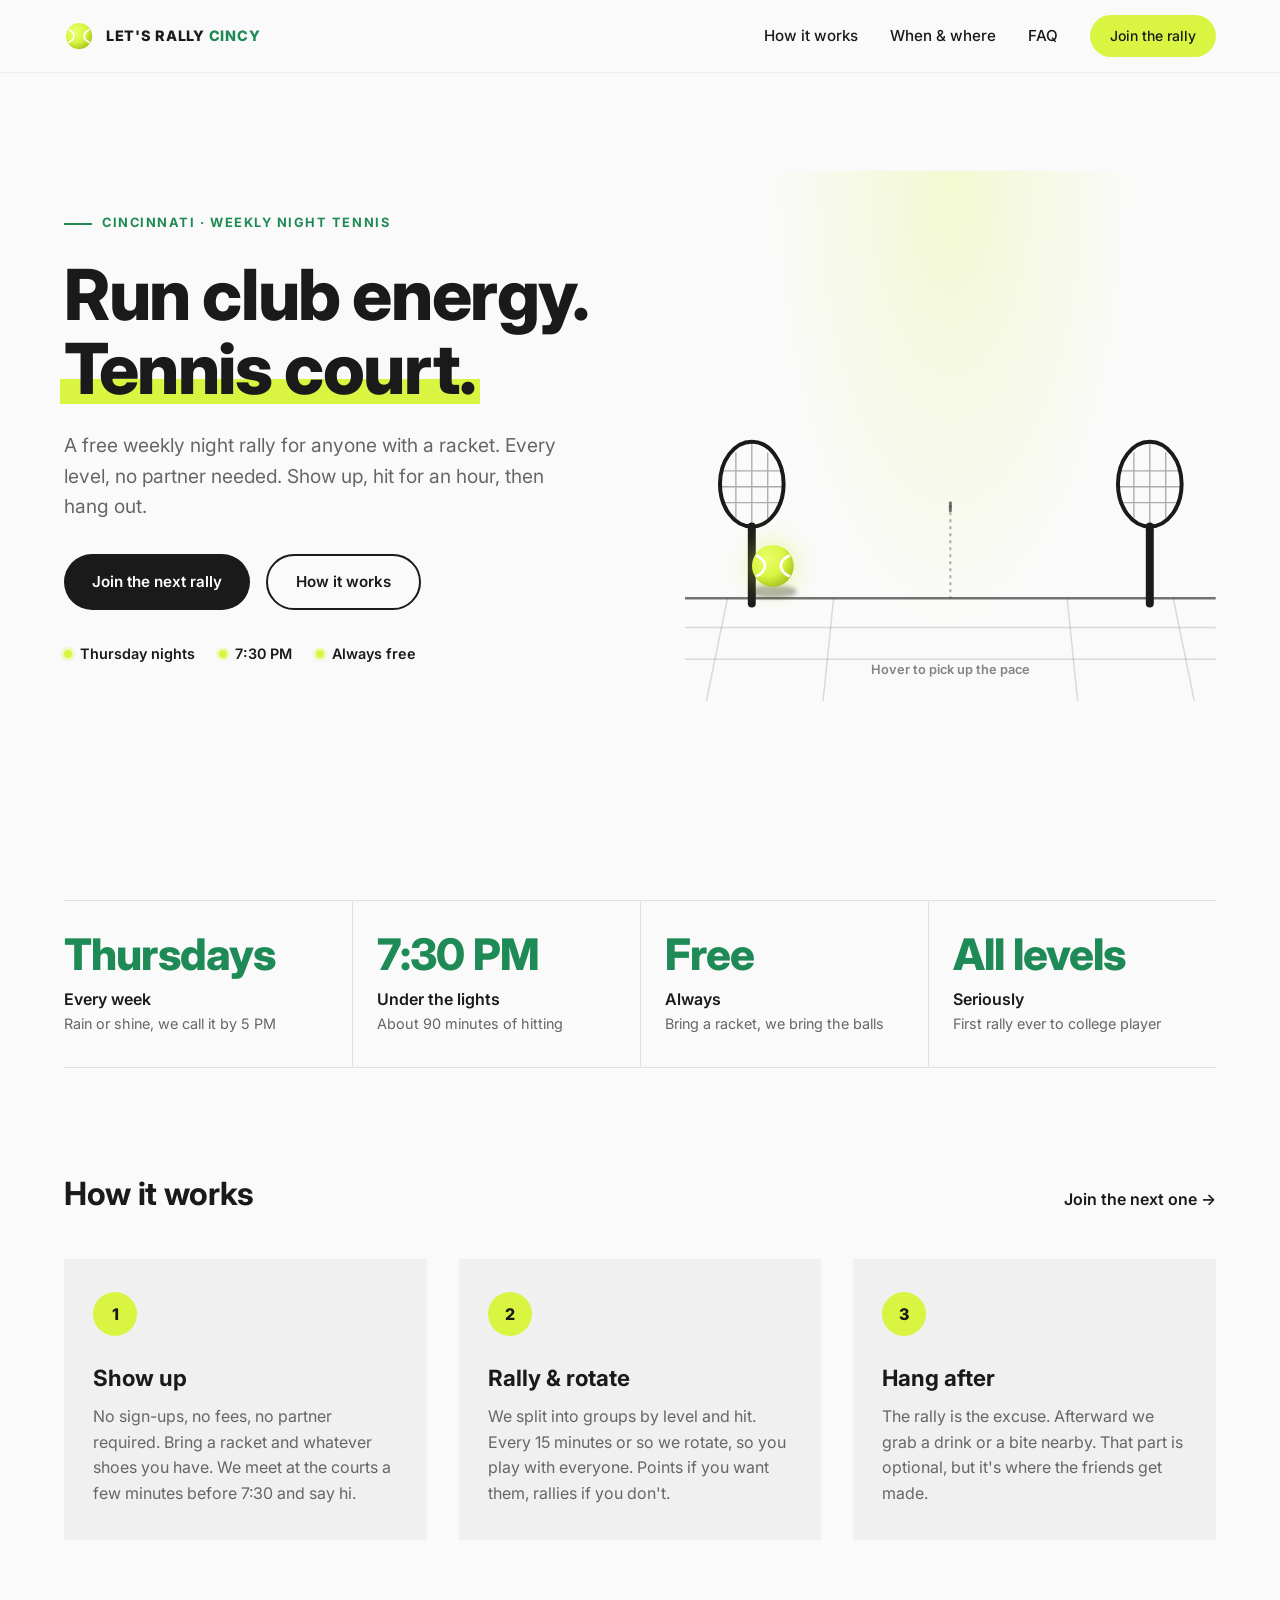
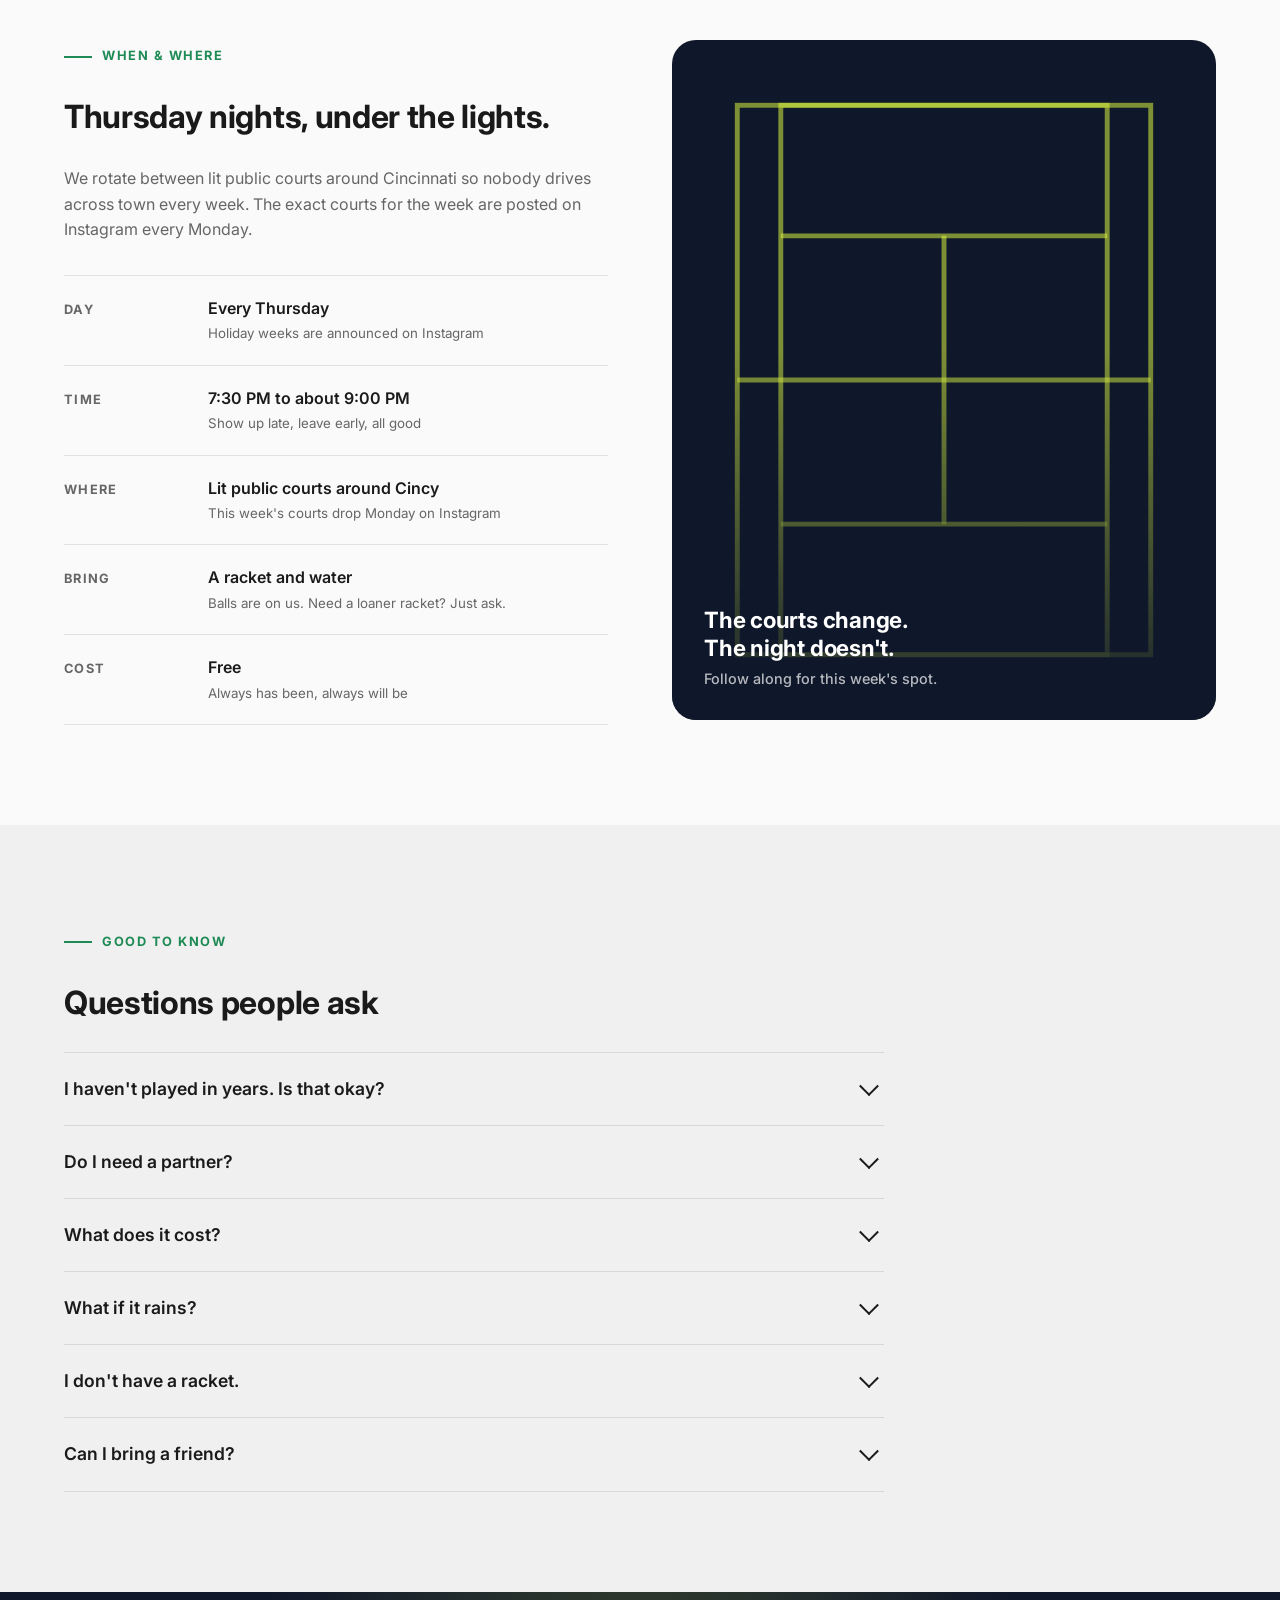
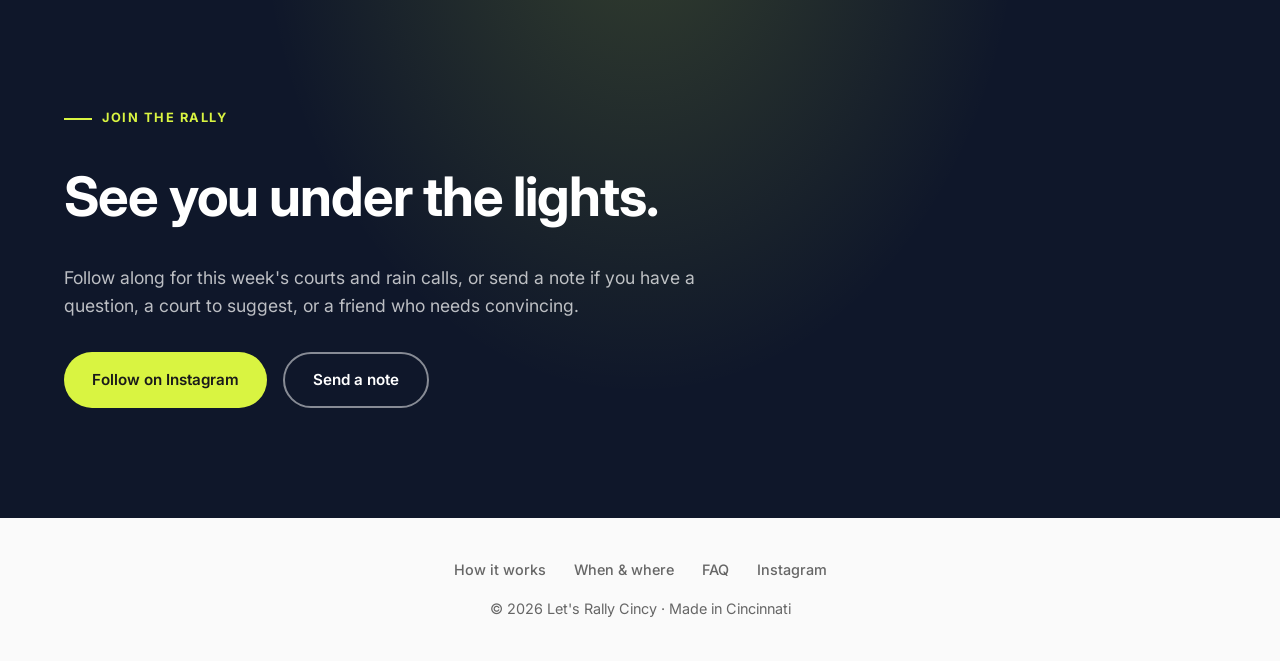
==== index.html @ baf2a536 "Add Let's Rally Cincy landing page One-page site for a weekly night tennis rally in Cincinnati, styl" ====
<!DOCTYPE html>
<html lang="en">

<head>
    <meta charset="UTF-8">
    <meta name="viewport" content="width=device-width, initial-scale=1.0">
    <title>Let's Rally Cincy | Weekly Night Tennis in Cincinnati</title>
    <meta name="description"
        content="A free weekly night tennis rally in Cincinnati. Run club energy, tennis court. Every level welcome, no partner needed. Show up, hit, hang out.">
    <meta name="theme-color" content="#fafafa">

    <!--
        EDIT ME: the details that change most often live in a few spots.
          - Day / time / meeting point: the hero meta line, the details strip, and the "When & where" list
          - Instagram + sign-up links: every href containing "instagram.com" or "mailto:"
          - Canonical URL / og:url / og:image: set these once the domain is live
    -->

    <!-- Open Graph -->
    <meta property="og:type" content="website">
    <meta property="og:title" content="Let's Rally Cincy | Weekly Night Tennis in Cincinnati">
    <meta property="og:description"
        content="Run club energy, tennis court. A free weekly night rally in Cincinnati. Every level welcome, no partner needed.">
    <meta property="og:image" content="images/og-image.png">
    <meta property="og:image:width" content="1200">
    <meta property="og:image:height" content="630">
    <meta property="og:image:alt" content="Let's Rally Cincy. Weekly night tennis in Cincinnati.">
    <meta property="og:site_name" content="Let's Rally Cincy">
    <meta property="og:locale" content="en_US">
    <meta name="twitter:card" content="summary_large_image">
    <meta name="twitter:title" content="Let's Rally Cincy | Weekly Night Tennis in Cincinnati">
    <meta name="twitter:description"
        content="Run club energy, tennis court. A free weekly night rally in Cincinnati. Every level welcome, no partner needed.">
    <meta name="twitter:image" content="images/og-image.png">

    <!-- Icons -->
    <link rel="icon" type="image/svg+xml" href="favicon.svg">
    <link rel="icon" type="image/png" sizes="32x32" href="favicon-32x32.png">
    <link rel="apple-touch-icon" href="apple-touch-icon.png">
    <link rel="manifest" href="site.webmanifest">

    <!-- Fonts -->
    <link rel="preconnect" href="https://fonts.googleapis.com">
    <link rel="preconnect" href="https://fonts.gstatic.com" crossorigin>
    <link href="https://fonts.googleapis.com/css2?family=Inter:wght@400;500;600;700;800&display=swap" rel="stylesheet">

    <link rel="stylesheet" href="styles.css">

    <script type="application/ld+json">
    {
        "@context": "https://schema.org",
        "@type": "SportsClub",
        "name": "Let's Rally Cincy",
        "description": "A free weekly night tennis rally in Cincinnati. Every level welcome, no partner needed.",
        "sport": "Tennis",
        "areaServed": { "@type": "City", "name": "Cincinnati" },
        "isAccessibleForFree": true
    }
    </script>
</head>

<body>
    <a href="#main" class="skip-link">Skip to content</a>

    <header>
        <nav class="container">
            <a href="#" class="logo" aria-label="Let's Rally Cincy, home">
                <svg viewBox="0 0 64 64" aria-hidden="true">
                    <defs>
                        <radialGradient id="glow-nav" cx="36%" cy="32%" r="72%">
                            <stop offset="0" stop-color="#EAFF6B" />
                            <stop offset="0.6" stop-color="#D9F441" />
                            <stop offset="1" stop-color="#A9C41E" />
                        </radialGradient>
                    </defs>
                    <circle cx="32" cy="32" r="28" fill="url(#glow-nav)" />
                    <path d="M10.5 18.5 C 25 26, 25 38, 10.5 45.5" fill="none" stroke="#fff" stroke-width="3.6" stroke-linecap="round" />
                    <path d="M53.5 18.5 C 39 26, 39 38, 53.5 45.5" fill="none" stroke="#fff" stroke-width="3.6" stroke-linecap="round" />
                </svg>
                <span>LET'S RALLY <span class="logo-cincy">CINCY</span></span>
            </a>
            <button class="mobile-menu-toggle" aria-label="Toggle menu" aria-expanded="false" aria-controls="mobile-menu">
                <span class="hamburger-line"></span>
                <span class="hamburger-line"></span>
                <span class="hamburger-line"></span>
            </button>
            <ul class="nav-links">
                <li><a href="#how">How it works</a></li>
                <li><a href="#when">When &amp; where</a></li>
                <li><a href="#faq">FAQ</a></li>
                <li><a href="#join" class="btn btn-ball">Join the rally</a></li>
            </ul>
        </nav>
    </header>

    <div class="mobile-menu" id="mobile-menu">
        <div class="mobile-menu-bg"></div>
        <button class="mobile-menu-close" id="mobile-menu-close" aria-label="Close menu">
            <svg width="32" height="32" viewBox="0 0 24 24" fill="none" stroke="currentColor" stroke-width="2">
                <line x1="18" y1="6" x2="6" y2="18"></line>
                <line x1="6" y1="6" x2="18" y2="18"></line>
            </svg>
        </button>
        <ul class="mobile-menu-links">
            <li><a href="#how">How it works</a></li>
            <li><a href="#when">When &amp; where</a></li>
            <li><a href="#faq">FAQ</a></li>
            <li><a href="#join">Join the rally</a></li>
        </ul>
    </div>

    <main id="main">
        <!-- ===== Hero ===== -->
        <section class="hero" id="top">
            <div class="container">
                <div class="hero-content">
                    <div class="hero-text">
                        <div class="eyebrow">Cincinnati · Weekly night tennis</div>
                        <h1>Run club energy. <span class="hl">Tennis court.</span></h1>
                        <p>
                            A free weekly night rally for anyone with a racket. Every level, no partner needed.
                            Show up, hit for an hour, then hang out.
                        </p>
                        <div class="hero-actions">
                            <a href="#join" class="btn btn-primary">Join the next rally</a>
                            <a href="#how" class="btn btn-outline">How it works</a>
                        </div>
                        <div class="hero-meta" aria-label="Quick details">
                            <span>Thursday nights</span>
                            <span>7:30 PM</span>
                            <span>Always free</span>
                        </div>
                    </div>

                    <!-- The rally animation. Decorative: everything inside is hidden from screen readers. -->
                    <div class="rally" id="rally" aria-hidden="true">
                        <div class="floodlight"></div>
                        <svg class="court" viewBox="0 0 100 100" preserveAspectRatio="none">
                            <!-- Court floor and lines, drawn flat so the ball has a stage -->
                            <line class="floor" x1="0" y1="80.5" x2="100" y2="80.5" />
                            <line class="line" x1="0" y1="86" x2="100" y2="86" />
                            <line class="line" x1="0" y1="92" x2="100" y2="92" />
                            <line class="line" x1="8" y1="80.5" x2="4" y2="100" />
                            <line class="line" x1="92" y1="80.5" x2="96" y2="100" />
                            <line class="line" x1="28" y1="80.5" x2="26" y2="100" />
                            <line class="line" x1="72" y1="80.5" x2="74" y2="100" />
                            <!-- Net -->
                            <line class="net" x1="50" y1="63" x2="50" y2="80.5" />
                            <line class="net-post" x1="50" y1="62.5" x2="50" y2="64" />
                        </svg>

                        <svg class="racket left" viewBox="0 0 60 130" aria-hidden="true">
                            <ellipse class="frame" cx="30" cy="34" rx="24" ry="32" />
                            <g class="strings">
                                <line x1="18" y1="10" x2="18" y2="60" /><line x1="30" y1="3" x2="30" y2="66" /><line x1="42" y1="10" x2="42" y2="60" />
                                <line x1="8" y1="24" x2="52" y2="24" /><line x1="6" y1="36" x2="54" y2="36" /><line x1="8" y1="48" x2="52" y2="48" />
                            </g>
                            <line class="grip" x1="30" y1="66" x2="30" y2="124" />
                        </svg>

                        <svg class="racket right" viewBox="0 0 60 130" aria-hidden="true">
                            <ellipse class="frame" cx="30" cy="34" rx="24" ry="32" />
                            <g class="strings">
                                <line x1="18" y1="10" x2="18" y2="60" /><line x1="30" y1="3" x2="30" y2="66" /><line x1="42" y1="10" x2="42" y2="60" />
                                <line x1="8" y1="24" x2="52" y2="24" /><line x1="6" y1="36" x2="54" y2="36" /><line x1="8" y1="48" x2="52" y2="48" />
                            </g>
                            <line class="grip" x1="30" y1="66" x2="30" y2="124" />
                        </svg>

                        <div class="ball-shadow-x"><div class="ball-shadow"></div></div>
                        <div class="ball-x">
                            <div class="ball-y">
                                <div class="ball-spin">
                                    <svg viewBox="0 0 64 64">
                                        <defs>
                                            <radialGradient id="glow-ball" cx="36%" cy="32%" r="72%">
                                                <stop offset="0" stop-color="#EAFF6B" />
                                                <stop offset="0.6" stop-color="#D9F441" />
                                                <stop offset="1" stop-color="#A9C41E" />
                                            </radialGradient>
                                        </defs>
                                        <circle cx="32" cy="32" r="28" fill="url(#glow-ball)" />
                                        <path d="M10.5 18.5 C 25 26, 25 38, 10.5 45.5" fill="none" stroke="#fff" stroke-width="3.6" stroke-linecap="round" />
                                        <path d="M53.5 18.5 C 39 26, 39 38, 53.5 45.5" fill="none" stroke="#fff" stroke-width="3.6" stroke-linecap="round" />
                                    </svg>
                                </div>
                            </div>
                        </div>
                        <div class="rally-hint"><span class="mouse">Hover to pick up the pace</span><span class="touch">Tap to pick up the pace</span></div>
                    </div>
                </div>
            </div>
        </section>

        <!-- ===== Details strip ===== -->
        <div class="container">
            <div class="stat-strip reveal">
                <div class="stat">
                    <div class="stat-number">Thursdays</div>
                    <div class="stat-label">Every week</div>
                    <div class="stat-sub">Rain or shine, we call it by 5 PM</div>
                </div>
                <div class="stat">
                    <div class="stat-number">7:30 PM</div>
                    <div class="stat-label">Under the lights</div>
                    <div class="stat-sub">About 90 minutes of hitting</div>
                </div>
                <div class="stat">
                    <div class="stat-number">Free</div>
                    <div class="stat-label">Always</div>
                    <div class="stat-sub">Bring a racket, we bring the balls</div>
                </div>
                <div class="stat">
                    <div class="stat-number">All levels</div>
                    <div class="stat-label">Seriously</div>
                    <div class="stat-sub">First rally ever to college player</div>
                </div>
            </div>
        </div>

        <!-- ===== How it works ===== -->
        <section id="how">
            <div class="container">
                <div class="section-head reveal">
                    <h2>How it works</h2>
                    <a href="#join" class="section-link">Join the next one &rarr;</a>
                </div>
                <div class="grid-3 stagger" style="margin-top: 40px;">
                    <div class="card reveal">
                        <div class="card-step">1</div>
                        <h3>Show up</h3>
                        <p>No sign-ups, no fees, no partner required. Bring a racket and whatever shoes you have. We
                            meet at the courts a few minutes before 7:30 and say hi.</p>
                    </div>
                    <div class="card reveal">
                        <div class="card-step">2</div>
                        <h3>Rally &amp; rotate</h3>
                        <p>We split into groups by level and hit. Every 15 minutes or so we rotate, so you play with
                            everyone. Points if you want them, rallies if you don't.</p>
                    </div>
                    <div class="card reveal">
                        <div class="card-step">3</div>
                        <h3>Hang after</h3>
                        <p>The rally is the excuse. Afterward we grab a drink or a bite nearby. That part is optional,
                            but it's where the friends get made.</p>
                    </div>
                </div>
            </div>
        </section>

        <!-- ===== When & where ===== -->
        <section id="when" style="padding-top: 0;">
            <div class="container">
                <div class="split">
                    <div class="reveal">
                        <div class="eyebrow">When &amp; where</div>
                        <h2>Thursday nights, under the lights.</h2>
                        <p>
                            We rotate between lit public courts around Cincinnati so nobody drives across town every
                            week. The exact courts for the week are posted on Instagram every Monday.
                        </p>
                        <ul class="detail-list" style="margin-top: 32px;">
                            <li>
                                <span class="k">Day</span>
                                <span class="v">Every Thursday<small>Holiday weeks are announced on Instagram</small></span>
                            </li>
                            <li>
                                <span class="k">Time</span>
                                <span class="v">7:30 PM to about 9:00 PM<small>Show up late, leave early, all good</small></span>
                            </li>
                            <li>
                                <span class="k">Where</span>
                                <span class="v">Lit public courts around Cincy<small>This week's courts drop Monday on Instagram</small></span>
                            </li>
                            <li>
                                <span class="k">Bring</span>
                                <span class="v">A racket and water<small>Balls are on us. Need a loaner racket? Just ask.</small></span>
                            </li>
                            <li>
                                <span class="k">Cost</span>
                                <span class="v">Free<small>Always has been, always will be</small></span>
                            </li>
                        </ul>
                    </div>

                    <!-- Photo slot: replace the SVG with <img src="images/courts.jpg" alt="..."> once you have a shot -->
                    <div class="media-slot reveal">
                        <svg class="court-bg" viewBox="0 0 100 125" preserveAspectRatio="xMidYMid slice" aria-hidden="true">
                            <rect class="line" x="12" y="12" width="76" height="101" />
                            <rect class="line" x="20" y="12" width="60" height="101" />
                            <line class="line" x1="12" y1="62.5" x2="88" y2="62.5" stroke-width="3" />
                            <line class="line" x1="20" y1="36" x2="80" y2="36" />
                            <line class="line" x1="20" y1="89" x2="80" y2="89" />
                            <line class="line" x1="50" y1="36" x2="50" y2="89" />
                        </svg>
                        <div class="caption">
                            The courts change. The night doesn't.
                            <small>Follow along for this week's spot.</small>
                        </div>
                    </div>
                </div>
            </div>
        </section>

        <!-- ===== FAQ ===== -->
        <section id="faq" style="background: var(--surface-color);">
            <div class="container">
                <div class="reveal">
                    <div class="eyebrow">Good to know</div>
                    <h2>Questions people ask</h2>
                </div>
                <div class="faq reveal">
                    <details>
                        <summary>I haven't played in years. Is that okay?</summary>
                        <p>Yes. Rusty is the default. We group by level so you'll be hitting with people who are
                            also finding their swing. Nobody keeps score unless both of you want to.</p>
                    </details>
                    <details>
                        <summary>Do I need a partner?</summary>
                        <p>No. Most people come alone the first time. We rotate through the night, so you'll hit with
                            a bunch of different people before it's over.</p>
                    </details>
                    <details>
                        <summary>What does it cost?</summary>
                        <p>Nothing. The courts are public, the balls are covered, and the company is free. If you want
                            to chip in for balls down the line, we'll never say no, but it's never expected.</p>
                    </details>
                    <details>
                        <summary>What if it rains?</summary>
                        <p>We call it by 5 PM on Instagram. Light drizzle we usually play through. Wet courts we
                            don't, because sliding into the net is not the vibe.</p>
                    </details>
                    <details>
                        <summary>I don't have a racket.</summary>
                        <p>Come anyway. We keep a few loaners in the bag. Message ahead if you can so we make sure one
                            is there for you.</p>
                    </details>
                    <details>
                        <summary>Can I bring a friend?</summary>
                        <p>Please do. The whole thing runs on people bringing people.</p>
                    </details>
                </div>
            </div>
        </section>

        <!-- ===== Join ===== -->
        <section class="night" id="join">
            <div class="container">
                <div style="max-width: 760px;">
                    <div class="eyebrow">Join the rally</div>
                    <h2>See you under the lights.</h2>
                    <p>
                        Follow along for this week's courts and rain calls, or send a note if you have a question,
                        a court to suggest, or a friend who needs convincing.
                    </p>
                    <div style="display: flex; gap: 16px; flex-wrap: wrap; margin-top: 32px;">
                        <a href="https://www.instagram.com/" target="_blank" rel="noopener" class="btn btn-ball">Follow on Instagram</a>
                        <a href="mailto:scott@finmango.org?subject=Let%27s%20Rally%20Cincy" class="btn btn-outline">Send a note</a>
                    </div>
                </div>
            </div>
        </section>
    </main>

    <footer>
        <div class="container">
            <ul class="footer-links">
                <li><a href="#how">How it works</a></li>
                <li><a href="#when">When &amp; where</a></li>
                <li><a href="#faq">FAQ</a></li>
                <li><a href="https://www.instagram.com/" target="_blank" rel="noopener">Instagram</a></li>
            </ul>
            <p>© <span id="year">2026</span> Let's Rally Cincy · Made in Cincinnati</p>
        </div>
    </footer>

    <script src="js/main.js"></script>
</body>

</html>
---- styles.css ----
/* Let's Rally Cincy - design system
   Shares its bones with sglasgow.com: Inter, near-white canvas, near-black
   type, pill buttons, flat surface cards. Tennis brings the colour. */
:root {
    --bg-color: #fafafa;
    --text-color: #1a1a1a;
    --text-muted: #666;
    --surface-color: #f0f0f0;
    --border-color: rgba(0, 0, 0, 0.1);

    /* Optic yellow is the ball. Court green carries small text accents,
       where the yellow would not read against the canvas. */
    --ball: #D9F441;
    --ball-deep: #A9C41E;
    --accent-color: #1E8A55;
    --night: #0F172A;
    --night-2: #1B2540;
}

* {
    margin: 0;
    padding: 0;
    box-sizing: border-box;
}

html {
    scroll-behavior: smooth;
}

body {
    font-family: 'Inter', -apple-system, BlinkMacSystemFont, sans-serif;
    background: var(--bg-color);
    color: var(--text-color);
    line-height: 1.6;
    overflow-x: hidden;
}

.container {
    max-width: 1200px;
    margin: 0 auto;
    padding: 0 24px;
}

/* ---- Header ---- */
header {
    position: fixed;
    top: 0;
    left: 0;
    right: 0;
    z-index: 1000;
    background: rgba(250, 250, 250, 0.9);
    backdrop-filter: blur(10px);
    -webkit-backdrop-filter: blur(10px);
    border-bottom: 1px solid rgba(0, 0, 0, 0.05);
}

header nav {
    display: flex;
    justify-content: space-between;
    align-items: center;
    height: 72px;
}

.logo {
    display: inline-flex;
    align-items: center;
    gap: 12px;
    font-weight: 800;
    font-size: 0.9rem;
    letter-spacing: 0.05em;
    text-decoration: none;
    color: var(--text-color);
    position: relative;
    z-index: 10001;
}

.logo img,
.logo svg {
    width: 30px;
    height: 30px;
    flex: none;
}

.logo .logo-cincy {
    color: var(--accent-color);
}

.nav-links {
    display: flex;
    gap: 32px;
    list-style: none;
    align-items: center;
}

.nav-links a {
    text-decoration: none;
    color: var(--text-color);
    font-weight: 500;
    font-size: 0.95rem;
    transition: opacity 0.2s;
}

.nav-links a:hover {
    opacity: 0.6;
}

.nav-links .btn {
    padding: 10px 20px;
    font-size: 0.875rem;
}

.nav-links .btn:hover {
    opacity: 1;
}

.mobile-menu-toggle {
    display: none;
    background: none;
    border: none;
    cursor: pointer;
    padding: 8px;
    position: relative;
    z-index: 10001;
}

.hamburger-line {
    display: block;
    width: 24px;
    height: 2px;
    background: var(--text-color);
    margin: 5px 0;
    transition: transform 0.3s, opacity 0.3s;
}

.mobile-menu {
    display: none;
}

/* ---- Typography ---- */
h1 {
    font-size: clamp(2.5rem, 5vw, 3.5rem);
    font-weight: 800;
    line-height: 1.1;
    margin-bottom: 24px;
}

h2 {
    font-size: 2rem;
    font-weight: 700;
    letter-spacing: -0.01em;
    margin-bottom: 24px;
}

h3 {
    font-size: 1.3rem;
    font-weight: 700;
    margin-bottom: 16px;
}

p {
    color: var(--text-muted);
    max-width: 700px;
    margin-bottom: 16px;
}

a {
    color: var(--text-color);
    text-decoration: none;
    transition: color 0.2s;
}

a:hover {
    color: var(--accent-color);
}

.eyebrow {
    display: inline-flex;
    align-items: center;
    gap: 10px;
    font-size: 0.8rem;
    font-weight: 700;
    letter-spacing: 0.12em;
    text-transform: uppercase;
    color: var(--accent-color);
    margin-bottom: 24px;
}

.eyebrow::before {
    content: "";
    width: 28px;
    height: 2px;
    background: var(--accent-color);
}

/* ---- Buttons ---- */
.btn {
    display: inline-flex;
    align-items: center;
    gap: 8px;
    padding: 14px 28px;
    border-radius: 100px;
    font-weight: 600;
    font-size: 0.95rem;
    text-decoration: none;
    transition: all 0.2s;
    cursor: pointer;
    border: none;
    font-family: inherit;
}

.btn-primary,
.btn-primary:hover {
    background: var(--text-color);
    color: white;
}

.btn-primary:hover {
    background: #333;
    transform: translateY(-2px);
}

.btn-outline {
    background: transparent;
    color: var(--text-color);
    border: 2px solid var(--text-color);
}

.btn-outline:hover {
    background: var(--text-color);
    color: white;
}

/* The ball-coloured button: dark type on optic yellow */
.btn-ball,
.btn-ball:hover {
    background: var(--ball);
    color: var(--text-color);
}

.btn-ball:hover {
    background: #e4fa5f;
    transform: translateY(-2px);
}

.btn:focus-visible,
a:focus-visible,
button:focus-visible,
summary:focus-visible {
    outline: 3px solid var(--accent-color);
    outline-offset: 3px;
}

/* ---- Sections ---- */
section {
    padding: 100px 0;
    scroll-margin-top: 88px;
}

.section-head {
    display: flex;
    justify-content: space-between;
    align-items: baseline;
    flex-wrap: wrap;
    gap: 8px 24px;
}

.section-head h2 {
    margin-bottom: 0;
}

.section-link {
    font-weight: 600;
    white-space: nowrap;
}

/* ---- Hero ---- */
.hero {
    min-height: 100vh;
    display: flex;
    align-items: center;
    padding-top: 72px;
    position: relative;
    overflow: hidden;
}

.hero-content {
    position: relative;
    z-index: 2;
    display: grid;
    grid-template-columns: 1.05fr 1fr;
    gap: 64px;
    align-items: center;
}

.hero-text h1 {
    font-size: clamp(2.8rem, 5.5vw, 4.5rem);
    font-weight: 800;
    line-height: 1.05;
    letter-spacing: -0.02em;
    margin-bottom: 24px;
    text-wrap: balance;
}

.hero-text h1 .hl {
    /* Highlighter stroke in ball yellow under the key phrase */
    background: linear-gradient(transparent 62%, var(--ball) 62%, var(--ball) 92%, transparent 92%);
    padding: 0 0.06em;
    margin: 0 -0.06em;
}

.hero-text p {
    font-size: 1.2rem;
    color: var(--text-muted);
    margin-bottom: 32px;
    max-width: 520px;
    text-wrap: pretty;
}

.hero-actions {
    display: flex;
    flex-wrap: wrap;
    gap: 16px;
}

.hero-meta {
    margin-top: 32px;
    display: flex;
    flex-wrap: wrap;
    gap: 10px 24px;
    font-size: 0.9rem;
    font-weight: 600;
    color: var(--text-color);
}

.hero-meta span {
    display: inline-flex;
    align-items: center;
    gap: 8px;
}

.hero-meta span::before {
    content: "";
    width: 8px;
    height: 8px;
    border-radius: 50%;
    background: var(--ball);
    box-shadow: 0 0 0 3px rgba(217, 244, 65, 0.3);
}

/* ---- The rally: a ball traded back and forth over a net, forever ----
   Pure CSS. One 5.2s cycle: left racket hits at 0%, the ball arcs over
   the net, lands on the right at 50%, right racket returns it. */
.rally {
    position: relative;
    width: 100%;
    aspect-ratio: 1 / 1;
    max-height: 560px;
    user-select: none;
    -webkit-user-select: none;
}

.court {
    position: absolute;
    inset: 0;
    width: 100%;
    height: 100%;
    color: var(--text-color);
}

.court line,
.court rect {
    /* The viewBox is stretched to fit, so strokes are sized in screen pixels */
    vector-effect: non-scaling-stroke;
}

.court .line {
    stroke: currentColor;
    stroke-width: 1.5px;
    opacity: 0.14;
    fill: none;
}

.court .net {
    stroke: currentColor;
    stroke-width: 2px;
    opacity: 0.35;
    stroke-dasharray: 3 4;
}

.court .net-post {
    stroke: currentColor;
    stroke-width: 3px;
    stroke-linecap: round;
    opacity: 0.6;
}

.court .floor {
    stroke: currentColor;
    stroke-width: 2.5px;
    opacity: 0.6;
}

/* Floodlight cone: a soft night-court glow behind the play */
.floodlight {
    position: absolute;
    left: 50%;
    top: 0;
    width: 80%;
    height: 100%;
    transform: translateX(-50%);
    background: radial-gradient(ellipse at 50% 0%, rgba(217, 244, 65, 0.22), rgba(217, 244, 65, 0) 62%);
    pointer-events: none;
}

.racket {
    position: absolute;
    bottom: 17%;
    width: 15%;
    height: auto;
    color: var(--text-color);
    transform-origin: 50% 96%;
}

.racket.left {
    left: 5%;
    animation: swing-left 5.2s ease-in-out infinite;
}

.racket.right {
    right: 5%;
    transform: scaleX(-1);
    animation: swing-right 5.2s ease-in-out infinite;
}

.racket .frame {
    fill: none;
    stroke: currentColor;
    stroke-width: 3;
}

.racket .strings {
    stroke: currentColor;
    stroke-width: 1;
    opacity: 0.35;
}

.racket .grip {
    stroke: currentColor;
    stroke-width: 6;
    stroke-linecap: round;
}

/* Ball position is split across three nested layers so each axis can have
   its own timing: X drifts across the court, Y arcs, the inner ball spins
   and squashes on contact. */
.ball-x {
    position: absolute;
    left: 12%;
    bottom: 21%;
    width: 9%;
    aspect-ratio: 1 / 1;
    animation: travel 5.2s ease-in-out infinite;
}

.ball-y {
    position: absolute;
    inset: 0;
    animation: arc 2.6s cubic-bezier(0.3, 0, 0.7, 1) infinite;
}

.ball-spin {
    position: absolute;
    inset: 0;
    animation: spin 1.1s linear infinite, squash 2.6s linear infinite;
}

.ball-spin svg {
    width: 100%;
    height: 100%;
    display: block;
    filter: drop-shadow(0 0 14px rgba(217, 244, 65, 0.55));
}

.ball-shadow-x {
    position: absolute;
    left: 12%;
    bottom: 19.5%;
    width: 9%;
    height: 2.5%;
    animation: travel 5.2s ease-in-out infinite;
}

.ball-shadow {
    position: absolute;
    inset: 0;
    border-radius: 50%;
    background: rgba(26, 26, 26, 0.35);
    filter: blur(2px);
    animation: shadow 2.6s cubic-bezier(0.3, 0, 0.7, 1) infinite;
}

@keyframes travel {
    0%   { transform: translateX(0); }
    50%  { transform: translateX(calc(100% / 0.09 * 0.76)); }
    100% { transform: translateX(0); }
}

@keyframes arc {
    0%   { transform: translateY(0); animation-timing-function: cubic-bezier(0.2, 0.6, 0.5, 1); }
    50%  { transform: translateY(-330%); animation-timing-function: cubic-bezier(0.5, 0, 0.8, 0.4); }
    100% { transform: translateY(0); }
}

@keyframes spin {
    to { transform: rotate(360deg); }
}

/* Contact squash: a quick flatten at the ends of each arc */
@keyframes squash {
    0%, 2%, 98%, 100% { scale: 1.18 0.86; }
    6%, 94%           { scale: 1 1; }
}

@keyframes shadow {
    0%   { transform: scale(1); opacity: 1; animation-timing-function: cubic-bezier(0.2, 0.6, 0.5, 1); }
    50%  { transform: scale(0.5); opacity: 0.3; animation-timing-function: cubic-bezier(0.5, 0, 0.8, 0.4); }
    100% { transform: scale(1); opacity: 1; }
}

@keyframes swing-left {
    0%, 100%   { transform: rotate(-10deg); }
    3%         { transform: rotate(38deg); }
    14%        { transform: rotate(-4deg); }
    50%        { transform: rotate(-10deg); }
    88%        { transform: rotate(-42deg); }
    96%        { transform: rotate(-38deg); }
}

@keyframes swing-right {
    0%, 100%   { transform: scaleX(-1) rotate(-10deg); }
    38%        { transform: scaleX(-1) rotate(-42deg); }
    46%        { transform: scaleX(-1) rotate(-38deg); }
    50%        { transform: scaleX(-1) rotate(-10deg); }
    53%        { transform: scaleX(-1) rotate(38deg); }
    64%        { transform: scaleX(-1) rotate(-4deg); }
}

/* Tap or hover the court and the rally speeds up */
.rally.fast .ball-x,
.rally.fast .ball-shadow-x,
.rally.fast .racket { animation-duration: 3.2s; }
.rally.fast .ball-y,
.rally.fast .ball-shadow { animation-duration: 1.6s; }
.rally.fast .ball-spin { animation-duration: 0.6s, 1.6s; }

.rally-hint {
    position: absolute;
    left: 50%;
    bottom: 4%;
    transform: translateX(-50%);
    font-size: 0.8rem;
    font-weight: 600;
    color: var(--text-muted);
    white-space: nowrap;
    opacity: 0.8;
}

.rally-hint .touch { display: none; }

@media (hover: none) {
    .rally-hint .mouse { display: none; }
    .rally-hint .touch { display: inline; }
}

/* ---- Details strip ---- */
.stat-strip {
    display: grid;
    grid-template-columns: repeat(4, 1fr);
    border-top: 1px solid var(--border-color);
    border-bottom: 1px solid var(--border-color);
}

.stat-strip .stat {
    padding: 32px 24px;
    border-left: 1px solid var(--border-color);
}

.stat-strip .stat:first-child {
    border-left: none;
    padding-left: 0;
}

.stat-number {
    font-size: clamp(2rem, 3.4vw, 2.8rem);
    font-weight: 800;
    line-height: 1;
    letter-spacing: -0.02em;
    color: var(--accent-color);
    text-wrap: balance;
}

.stat-label {
    margin-top: 10px;
    font-weight: 600;
    color: var(--text-color);
}

.stat-sub {
    font-size: 0.9rem;
    color: var(--text-muted);
}

/* ---- Cards ---- */
.grid-3 {
    display: grid;
    grid-template-columns: repeat(3, 1fr);
    gap: 32px;
}

.card {
    background: var(--surface-color);
    padding: 32px 28px;
    border: 1px solid transparent;
    transition: all 0.2s;
    display: flex;
    flex-direction: column;
    height: 100%;
}

.card:hover {
    border-color: var(--text-color);
    transform: translateY(-4px);
}

.card-step {
    width: 44px;
    height: 44px;
    border-radius: 50%;
    display: grid;
    place-items: center;
    background: var(--ball);
    color: var(--text-color);
    font-weight: 800;
    font-size: 1rem;
    margin-bottom: 24px;
}

.card h3 {
    font-size: 1.4rem;
    margin-bottom: 8px;
}

.card p {
    margin-bottom: 0;
}

/* Optional photo slot at the top of a card. Drop an <img> in and the
   grey box gives way. */
.card-image-wrapper {
    width: 100%;
    aspect-ratio: 16/9;
    overflow: hidden;
    margin: -32px -28px 24px;
    width: calc(100% + 56px);
    background: var(--border-color);
}

.card-image {
    width: 100%;
    height: 100%;
    object-fit: cover;
    filter: grayscale(100%);
    transition: filter 0.4s ease, transform 0.4s ease;
}

.card:hover .card-image {
    filter: grayscale(0%);
    transform: scale(1.05);
}

/* ---- When & where ---- */
.split {
    display: grid;
    grid-template-columns: 1fr 1fr;
    gap: 64px;
    align-items: start;
}

.detail-list {
    list-style: none;
    border-top: 1px solid var(--border-color);
}

.detail-list li {
    display: grid;
    grid-template-columns: 120px 1fr;
    gap: 24px;
    padding: 20px 0;
    border-bottom: 1px solid var(--border-color);
}

.detail-list dt,
.detail-list .k {
    font-size: 0.8rem;
    font-weight: 700;
    letter-spacing: 0.1em;
    text-transform: uppercase;
    color: var(--text-muted);
    padding-top: 4px;
}

.detail-list .v {
    font-weight: 600;
    color: var(--text-color);
}

.detail-list .v small {
    display: block;
    font-weight: 400;
    color: var(--text-muted);
    margin-top: 2px;
}

/* Big rounded photo/map slot beside the details */
.media-slot {
    position: relative;
    aspect-ratio: 4 / 5;
    background: var(--night);
    border-radius: 24px;
    overflow: hidden;
    display: flex;
    align-items: flex-end;
    padding: 32px;
    color: #fff;
}

.media-slot img {
    position: absolute;
    inset: 0;
    width: 100%;
    height: 100%;
    object-fit: cover;
}

.media-slot .court-bg {
    position: absolute;
    inset: 0;
    width: 100%;
    height: 100%;
    color: var(--ball);
}

.media-slot .court-bg .line {
    stroke: currentColor;
    stroke-width: 0.9;
    opacity: 0.55;
    fill: none;
}

.media-slot::after {
    content: "";
    position: absolute;
    inset: auto 0 0 0;
    height: 55%;
    background: linear-gradient(to top, rgba(15, 23, 42, 0.95), rgba(15, 23, 42, 0));
}

.media-slot .caption {
    position: relative;
    z-index: 1;
    font-weight: 700;
    font-size: 1.4rem;
    letter-spacing: -0.01em;
    text-wrap: balance;
    max-width: 18ch;
    line-height: 1.25;
}

.media-slot .caption small {
    display: block;
    font-weight: 500;
    font-size: 0.9rem;
    color: rgba(255, 255, 255, 0.7);
    margin-top: 8px;
    letter-spacing: 0;
}

/* ---- FAQ ---- */
.faq {
    border-top: 1px solid var(--border-color);
    max-width: 820px;
}

.faq details {
    border-bottom: 1px solid var(--border-color);
}

.faq summary {
    list-style: none;
    cursor: pointer;
    padding: 22px 48px 22px 0;
    font-weight: 600;
    font-size: 1.1rem;
    position: relative;
}

.faq summary::-webkit-details-marker {
    display: none;
}

.faq summary::after {
    content: "";
    position: absolute;
    right: 8px;
    top: 50%;
    width: 12px;
    height: 12px;
    border-right: 2px solid var(--text-color);
    border-bottom: 2px solid var(--text-color);
    transform: translateY(-70%) rotate(45deg);
    transition: transform 0.25s ease;
}

.faq details[open] summary::after {
    transform: translateY(-30%) rotate(-135deg);
}

.faq details p {
    padding-bottom: 24px;
    margin-bottom: 0;
}

/* ---- Night closing ---- */
.night {
    background: var(--night);
    color: #fff;
    padding: 110px 0;
    position: relative;
    overflow: hidden;
}

.night::before {
    /* Floodlight from above */
    content: "";
    position: absolute;
    left: 50%;
    top: -20%;
    width: 900px;
    height: 600px;
    transform: translateX(-50%);
    background: radial-gradient(ellipse at 50% 0%, rgba(217, 244, 65, 0.18), rgba(217, 244, 65, 0) 60%);
    pointer-events: none;
}

.night .container {
    position: relative;
    z-index: 1;
}

.night h2 {
    color: #fff;
    font-size: clamp(2rem, 4.5vw, 3.4rem);
    letter-spacing: -0.02em;
    text-wrap: balance;
}

.night p {
    color: rgba(255, 255, 255, 0.72);
    font-size: 1.1rem;
}

.night .btn-outline {
    color: #fff;
    border-color: rgba(255, 255, 255, 0.5);
}

.night .btn-outline:hover {
    background: #fff;
    color: var(--text-color);
    border-color: #fff;
}

.night .eyebrow {
    color: var(--ball);
}

.night .eyebrow::before {
    background: var(--ball);
}

/* ---- Footer ---- */
footer {
    padding: 40px 0;
    text-align: center;
    color: var(--text-muted);
    font-size: 0.9rem;
}

footer p {
    max-width: none;
    margin-bottom: 0;
}

.footer-links {
    display: flex;
    flex-wrap: wrap;
    justify-content: center;
    gap: 8px 28px;
    list-style: none;
    margin-bottom: 16px;
}

.footer-links a {
    color: var(--text-muted);
    font-weight: 500;
}

.footer-links a:hover {
    color: var(--accent-color);
}

.skip-link {
    position: absolute;
    top: 8px;
    left: 8px;
    z-index: 20000;
    padding: 10px 16px;
    border-radius: 100px;
    background: var(--text-color);
    color: white;
    font-weight: 600;
    font-size: 0.9rem;
    text-decoration: none;
    transform: translateY(-200%);
    transition: transform 0.2s;
}

.skip-link:focus {
    transform: translateY(0);
    color: white;
}

/* ---- Scroll reveal ---- */
.reveal {
    opacity: 0;
    transform: translateY(24px);
    transition: opacity 0.7s ease, transform 0.7s ease;
}

.reveal.is-visible {
    opacity: 1;
    transform: none;
}

.stagger > .reveal:nth-child(2) { transition-delay: 0.08s; }
.stagger > .reveal:nth-child(3) { transition-delay: 0.16s; }
.stagger > .reveal:nth-child(4) { transition-delay: 0.24s; }

/* ---- Mobile ---- */
@media (max-width: 900px) {
    .grid-3 {
        grid-template-columns: 1fr;
    }

    .split {
        grid-template-columns: 1fr;
        gap: 40px;
    }

    .media-slot {
        aspect-ratio: 16 / 10;
    }

    .stat-strip {
        grid-template-columns: 1fr 1fr;
    }

    .stat-strip .stat {
        padding: 24px 20px;
    }

    .stat-strip .stat:nth-child(odd) {
        border-left: none;
        padding-left: 0;
    }

    .stat-strip .stat:nth-child(n + 3) {
        border-top: 1px solid var(--border-color);
    }
}

@media (max-width: 768px) {
    .mobile-menu-toggle {
        display: block;
    }

    .nav-links {
        display: none;
    }

    .mobile-menu {
        display: block;
        position: fixed;
        top: 0;
        left: 0;
        width: 100%;
        height: 100%;
        z-index: 10000;
        opacity: 0;
        visibility: hidden;
        transition: opacity 0.3s, visibility 0.3s;
    }

    .mobile-menu.active {
        opacity: 1;
        visibility: visible;
    }

    .mobile-menu-bg {
        position: absolute;
        top: 0;
        left: 0;
        width: 100%;
        height: 100%;
        background: #fafafa;
        z-index: 0;
    }

    .mobile-menu-links {
        position: relative;
        z-index: 1;
        display: flex;
        flex-direction: column;
        align-items: center;
        justify-content: center;
        height: 100%;
        gap: 40px;
        list-style: none;
    }

    .mobile-menu-links a {
        font-size: 1.8rem;
        font-weight: 600;
        color: var(--text-color);
    }

    .mobile-menu-close {
        position: absolute;
        top: 20px;
        right: 24px;
        background: none;
        border: none;
        cursor: pointer;
        padding: 8px;
        z-index: 10001;
        color: var(--text-color);
    }

    .hero {
        padding-top: 96px;
        padding-bottom: 40px;
        min-height: 100vh;
        min-height: 100dvh;
    }

    .hero-content {
        grid-template-columns: 1fr;
        gap: 24px;
        text-align: center;
    }

    .hero-text h1 {
        font-size: 2.2rem;
    }

    .hero-text p {
        font-size: 1rem;
        margin-left: auto;
        margin-right: auto;
    }

    .hero-actions,
    .hero-meta {
        justify-content: center;
    }

    .hero-text .eyebrow {
        justify-content: center;
    }

    .hero-text .eyebrow::before {
        display: none;
    }

    .rally {
        max-width: 420px;
        margin: 0 auto;
        aspect-ratio: 4 / 3;
    }

    .ball-x { bottom: 26%; }
    .ball-shadow-x { bottom: 24.5%; }
    .racket { bottom: 22%; width: 13%; }
    .racket.left { left: 9%; }
    .racket.right { right: 9%; }

    @keyframes arc {
        0%   { transform: translateY(0); animation-timing-function: cubic-bezier(0.2, 0.6, 0.5, 1); }
        50%  { transform: translateY(-220%); animation-timing-function: cubic-bezier(0.5, 0, 0.8, 0.4); }
        100% { transform: translateY(0); }
    }

    section {
        padding: 64px 0;
    }

    .night {
        padding: 80px 0;
    }

    h2 {
        font-size: 1.6rem;
    }

    .detail-list li {
        grid-template-columns: 96px 1fr;
        gap: 16px;
    }

    .footer-links {
        gap: 8px 18px;
    }
}

/* ---- Reduced motion: the rally holds a still frame mid-flight ---- */
@media (prefers-reduced-motion: reduce) {
    html {
        scroll-behavior: auto;
    }

    .ball-x,
    .ball-y,
    .ball-spin,
    .ball-shadow-x,
    .ball-shadow,
    .racket {
        animation: none !important;
    }

    .ball-x,
    .ball-shadow-x {
        transform: translateX(calc(100% / 0.09 * 0.38));
    }

    .ball-y {
        transform: translateY(-300%);
    }

    .ball-shadow {
        transform: scale(0.6);
        opacity: 0.4;
    }

    .rally-hint {
        display: none;
    }

    .reveal {
        opacity: 1;
        transform: none;
        transition: none;
    }

    .card,
    .btn {
        transition: none;
    }
}
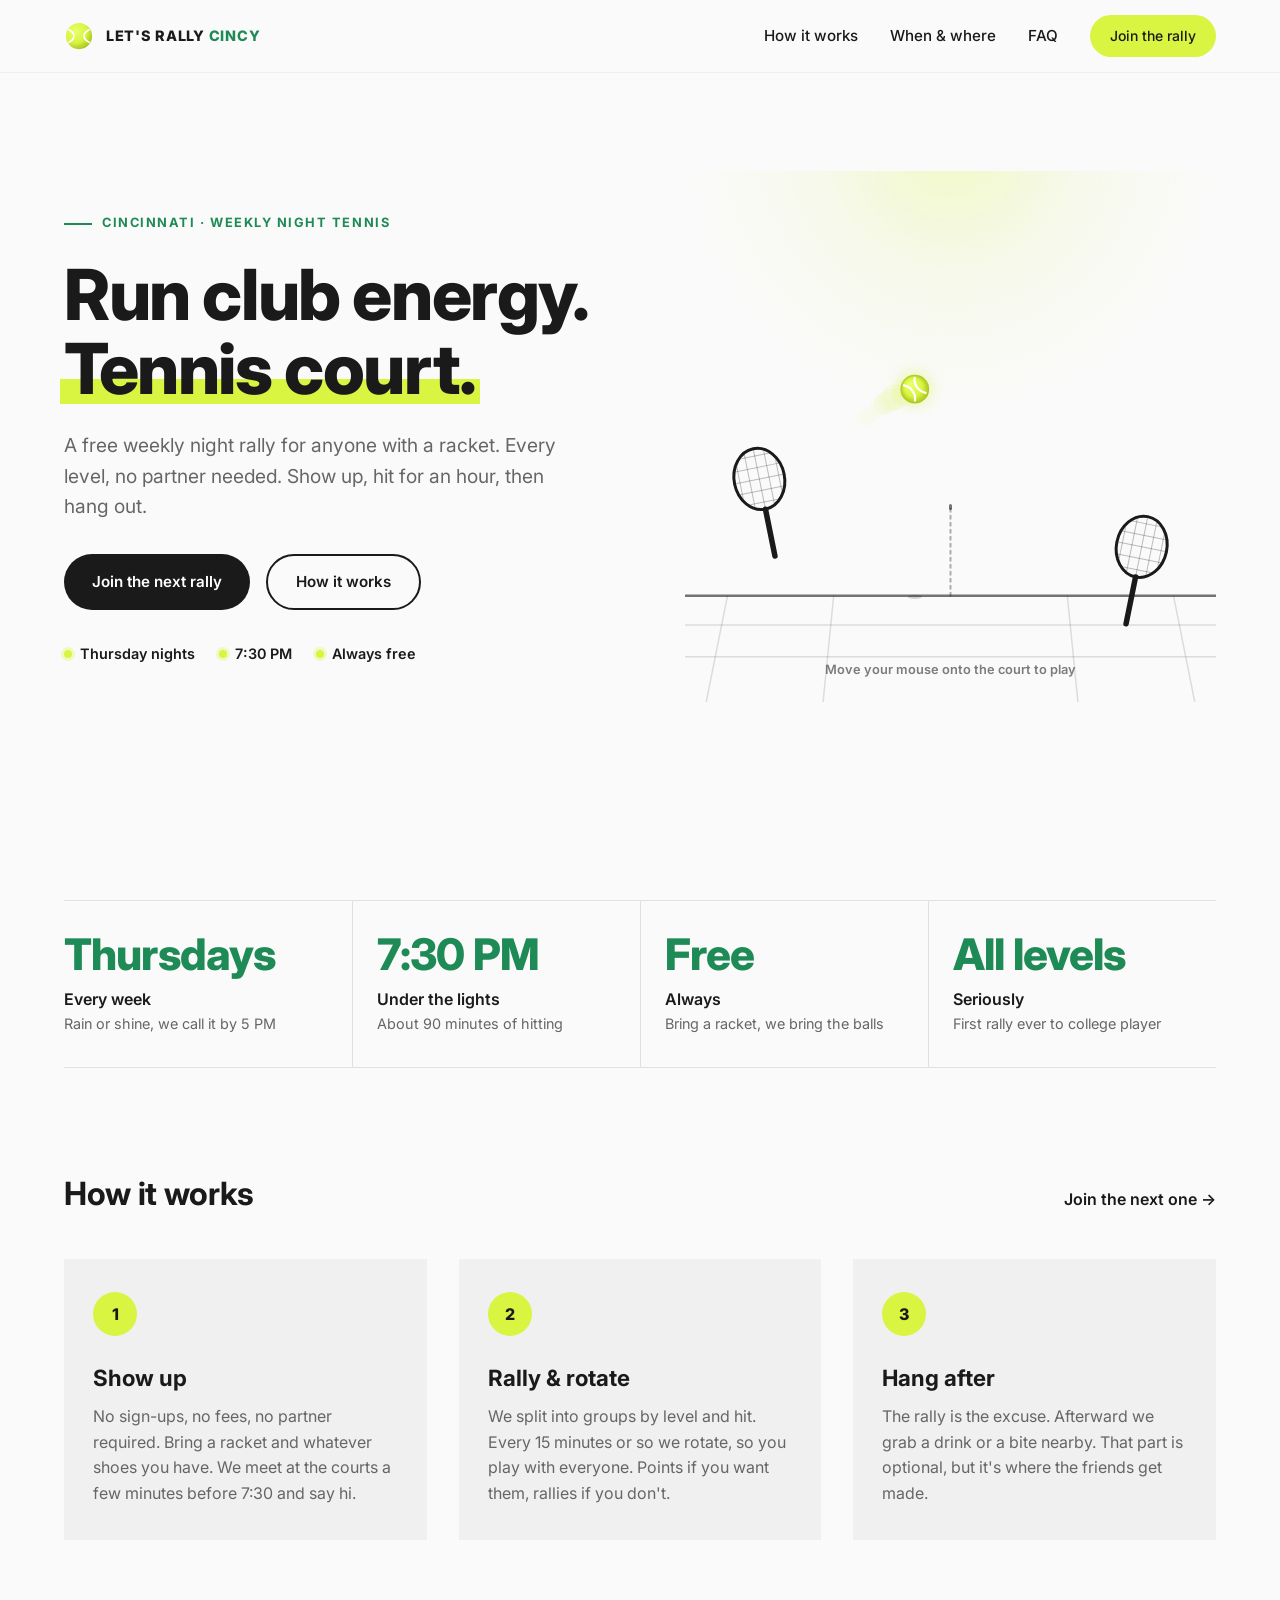
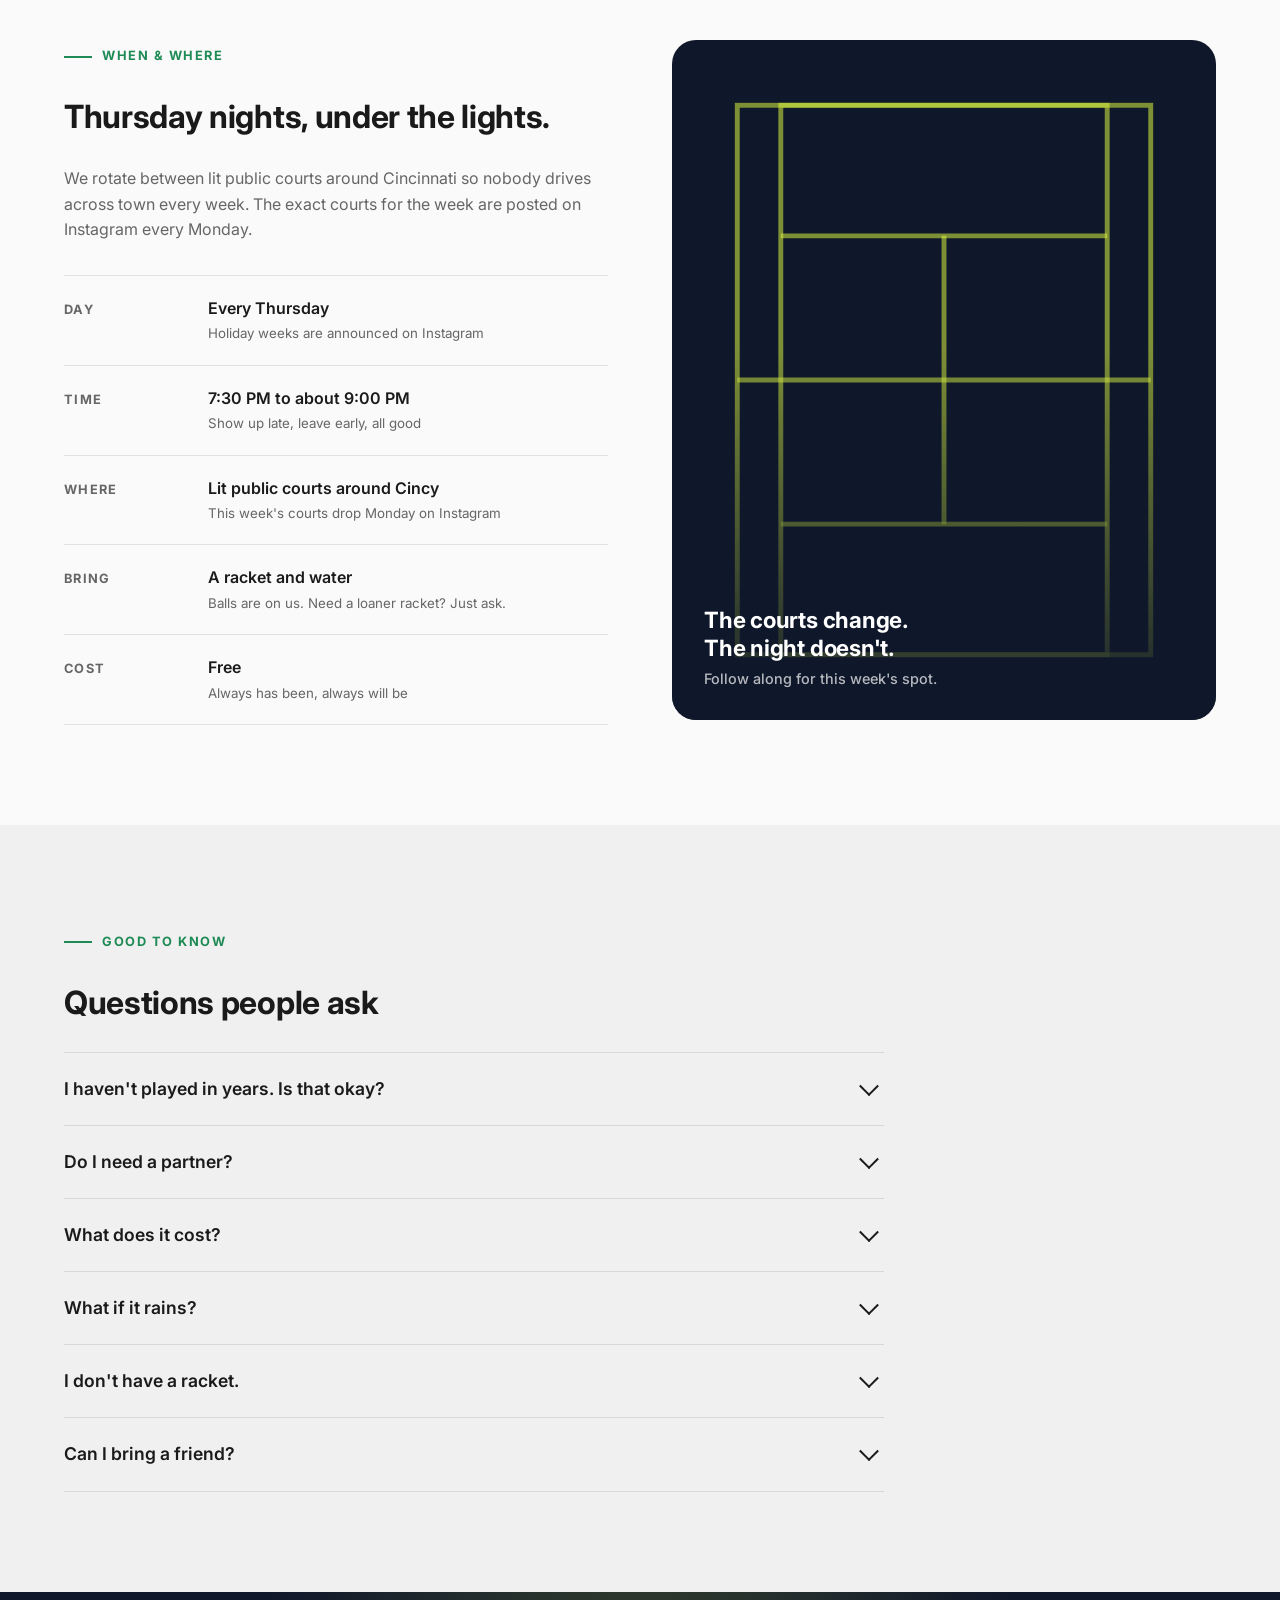
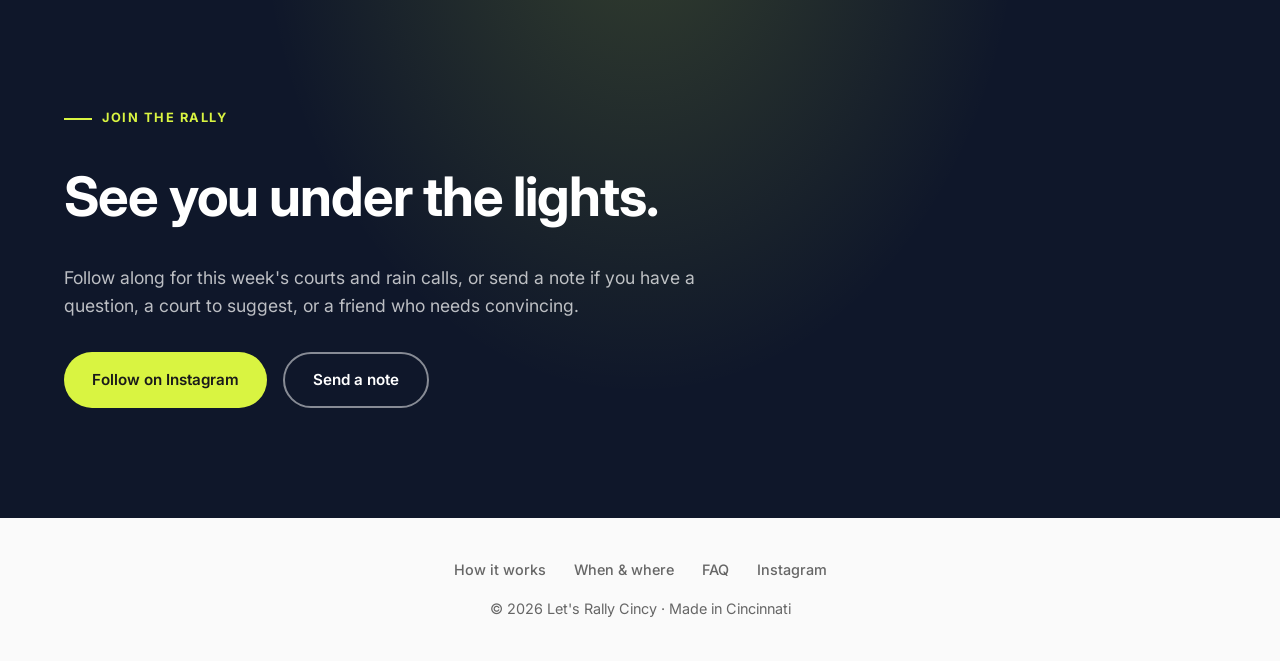
==== commit 970d2cac: "Make the hero rally interactive Replace the looping CSS animation with a canvas game in js/rally.js." ====
--- a/index.html
+++ b/index.html
@@ -132,61 +132,13 @@
                         </div>
                     </div>
 
-                    <!-- The rally animation. Decorative: everything inside is hidden from screen readers. -->
+                    <!-- The rally. Move your mouse onto the court to take the near racket;
+                         on touch, tap to swing. Decorative for assistive tech. -->
                     <div class="rally" id="rally" aria-hidden="true">
-                        <div class="floodlight"></div>
-                        <svg class="court" viewBox="0 0 100 100" preserveAspectRatio="none">
-                            <!-- Court floor and lines, drawn flat so the ball has a stage -->
-                            <line class="floor" x1="0" y1="80.5" x2="100" y2="80.5" />
-                            <line class="line" x1="0" y1="86" x2="100" y2="86" />
-                            <line class="line" x1="0" y1="92" x2="100" y2="92" />
-                            <line class="line" x1="8" y1="80.5" x2="4" y2="100" />
-                            <line class="line" x1="92" y1="80.5" x2="96" y2="100" />
-                            <line class="line" x1="28" y1="80.5" x2="26" y2="100" />
-                            <line class="line" x1="72" y1="80.5" x2="74" y2="100" />
-                            <!-- Net -->
-                            <line class="net" x1="50" y1="63" x2="50" y2="80.5" />
-                            <line class="net-post" x1="50" y1="62.5" x2="50" y2="64" />
-                        </svg>
-
-                        <svg class="racket left" viewBox="0 0 60 130" aria-hidden="true">
-                            <ellipse class="frame" cx="30" cy="34" rx="24" ry="32" />
-                            <g class="strings">
-                                <line x1="18" y1="10" x2="18" y2="60" /><line x1="30" y1="3" x2="30" y2="66" /><line x1="42" y1="10" x2="42" y2="60" />
-                                <line x1="8" y1="24" x2="52" y2="24" /><line x1="6" y1="36" x2="54" y2="36" /><line x1="8" y1="48" x2="52" y2="48" />
-                            </g>
-                            <line class="grip" x1="30" y1="66" x2="30" y2="124" />
-                        </svg>
-
-                        <svg class="racket right" viewBox="0 0 60 130" aria-hidden="true">
-                            <ellipse class="frame" cx="30" cy="34" rx="24" ry="32" />
-                            <g class="strings">
-                                <line x1="18" y1="10" x2="18" y2="60" /><line x1="30" y1="3" x2="30" y2="66" /><line x1="42" y1="10" x2="42" y2="60" />
-                                <line x1="8" y1="24" x2="52" y2="24" /><line x1="6" y1="36" x2="54" y2="36" /><line x1="8" y1="48" x2="52" y2="48" />
-                            </g>
-                            <line class="grip" x1="30" y1="66" x2="30" y2="124" />
-                        </svg>
-
-                        <div class="ball-shadow-x"><div class="ball-shadow"></div></div>
-                        <div class="ball-x">
-                            <div class="ball-y">
-                                <div class="ball-spin">
-                                    <svg viewBox="0 0 64 64">
-                                        <defs>
-                                            <radialGradient id="glow-ball" cx="36%" cy="32%" r="72%">
-                                                <stop offset="0" stop-color="#EAFF6B" />
-                                                <stop offset="0.6" stop-color="#D9F441" />
-                                                <stop offset="1" stop-color="#A9C41E" />
-                                            </radialGradient>
-                                        </defs>
-                                        <circle cx="32" cy="32" r="28" fill="url(#glow-ball)" />
-                                        <path d="M10.5 18.5 C 25 26, 25 38, 10.5 45.5" fill="none" stroke="#fff" stroke-width="3.6" stroke-linecap="round" />
-                                        <path d="M53.5 18.5 C 39 26, 39 38, 53.5 45.5" fill="none" stroke="#fff" stroke-width="3.6" stroke-linecap="round" />
-                                    </svg>
-                                </div>
-                            </div>
-                        </div>
-                        <div class="rally-hint"><span class="mouse">Hover to pick up the pace</span><span class="touch">Tap to pick up the pace</span></div>
+                        <canvas id="rally-canvas"></canvas>
+                        <div class="rally-score" id="rally-score">Rally 0</div>
+                        <div class="rally-msg" id="rally-msg"></div>
+                        <div class="rally-hint" id="rally-hint">Move your mouse onto the court to play</div>
                     </div>
                 </div>
             </div>
@@ -375,6 +327,7 @@
     </footer>
 
     <script src="js/main.js"></script>
+    <script src="js/rally.js"></script>
 </body>
 
 </html>
--- a/styles.css
+++ b/styles.css
@@ -347,9 +347,9 @@
     box-shadow: 0 0 0 3px rgba(217, 244, 65, 0.3);
 }
 
-/* ---- The rally: a ball traded back and forth over a net, forever ----
-   Pure CSS. One 5.2s cycle: left racket hits at 0%, the ball arcs over
-   the net, lands on the right at 50%, right racket returns it. */
+/* ---- The rally: an interactive canvas, see js/rally.js ------------------
+   Move the mouse onto the court to take the near racket; tap to swing on
+   touch. Until then it plays itself. */
 .rally {
     position: relative;
     width: 100%;
@@ -357,201 +357,70 @@
     max-height: 560px;
     user-select: none;
     -webkit-user-select: none;
-}
-
-.court {
+    -webkit-tap-highlight-color: transparent;
+}
+
+.rally canvas {
     position: absolute;
     inset: 0;
     width: 100%;
     height: 100%;
-    color: var(--text-color);
-}
-
-.court line,
-.court rect {
-    /* The viewBox is stretched to fit, so strokes are sized in screen pixels */
-    vector-effect: non-scaling-stroke;
-}
-
-.court .line {
-    stroke: currentColor;
-    stroke-width: 1.5px;
-    opacity: 0.14;
-    fill: none;
-}
-
-.court .net {
-    stroke: currentColor;
-    stroke-width: 2px;
-    opacity: 0.35;
-    stroke-dasharray: 3 4;
-}
-
-.court .net-post {
-    stroke: currentColor;
-    stroke-width: 3px;
-    stroke-linecap: round;
-    opacity: 0.6;
-}
-
-.court .floor {
-    stroke: currentColor;
-    stroke-width: 2.5px;
-    opacity: 0.6;
-}
-
-/* Floodlight cone: a soft night-court glow behind the play */
-.floodlight {
+    display: block;
+    /* Vertical swipes still scroll the page on touch; taps swing */
+    touch-action: pan-y;
+}
+
+/* The racket is the cursor once you're playing */
+.rally.is-mouse canvas {
+    cursor: none;
+}
+
+.rally-score {
+    position: absolute;
+    top: 6%;
+    left: 4%;
+    padding: 6px 12px;
+    border-radius: 100px;
+    background: var(--text-color);
+    color: #fff;
+    font-size: 0.78rem;
+    font-weight: 700;
+    letter-spacing: 0.02em;
+    font-variant-numeric: tabular-nums;
+    pointer-events: none;
+    opacity: 0;
+    transform: translateY(-4px);
+    transition: opacity 0.3s ease, transform 0.3s ease;
+}
+
+.rally.is-playing .rally-score {
+    opacity: 1;
+    transform: none;
+}
+
+.rally-msg {
     position: absolute;
     left: 50%;
-    top: 0;
-    width: 80%;
-    height: 100%;
-    transform: translateX(-50%);
-    background: radial-gradient(ellipse at 50% 0%, rgba(217, 244, 65, 0.22), rgba(217, 244, 65, 0) 62%);
+    top: 34%;
+    transform: translate(-50%, 6px) scale(0.96);
+    font-size: clamp(1.2rem, 2.4vw, 1.7rem);
+    font-weight: 800;
+    letter-spacing: -0.02em;
+    color: var(--text-color);
     pointer-events: none;
-}
-
-.racket {
-    position: absolute;
-    bottom: 17%;
-    width: 15%;
-    height: auto;
-    color: var(--text-color);
-    transform-origin: 50% 96%;
-}
-
-.racket.left {
-    left: 5%;
-    animation: swing-left 5.2s ease-in-out infinite;
-}
-
-.racket.right {
-    right: 5%;
-    transform: scaleX(-1);
-    animation: swing-right 5.2s ease-in-out infinite;
-}
-
-.racket .frame {
-    fill: none;
-    stroke: currentColor;
-    stroke-width: 3;
-}
-
-.racket .strings {
-    stroke: currentColor;
-    stroke-width: 1;
-    opacity: 0.35;
-}
-
-.racket .grip {
-    stroke: currentColor;
-    stroke-width: 6;
-    stroke-linecap: round;
-}
-
-/* Ball position is split across three nested layers so each axis can have
-   its own timing: X drifts across the court, Y arcs, the inner ball spins
-   and squashes on contact. */
-.ball-x {
-    position: absolute;
-    left: 12%;
-    bottom: 21%;
-    width: 9%;
-    aspect-ratio: 1 / 1;
-    animation: travel 5.2s ease-in-out infinite;
-}
-
-.ball-y {
-    position: absolute;
-    inset: 0;
-    animation: arc 2.6s cubic-bezier(0.3, 0, 0.7, 1) infinite;
-}
-
-.ball-spin {
-    position: absolute;
-    inset: 0;
-    animation: spin 1.1s linear infinite, squash 2.6s linear infinite;
-}
-
-.ball-spin svg {
-    width: 100%;
-    height: 100%;
-    display: block;
-    filter: drop-shadow(0 0 14px rgba(217, 244, 65, 0.55));
-}
-
-.ball-shadow-x {
-    position: absolute;
-    left: 12%;
-    bottom: 19.5%;
-    width: 9%;
-    height: 2.5%;
-    animation: travel 5.2s ease-in-out infinite;
-}
-
-.ball-shadow {
-    position: absolute;
-    inset: 0;
-    border-radius: 50%;
-    background: rgba(26, 26, 26, 0.35);
-    filter: blur(2px);
-    animation: shadow 2.6s cubic-bezier(0.3, 0, 0.7, 1) infinite;
-}
-
-@keyframes travel {
-    0%   { transform: translateX(0); }
-    50%  { transform: translateX(calc(100% / 0.09 * 0.76)); }
-    100% { transform: translateX(0); }
-}
-
-@keyframes arc {
-    0%   { transform: translateY(0); animation-timing-function: cubic-bezier(0.2, 0.6, 0.5, 1); }
-    50%  { transform: translateY(-330%); animation-timing-function: cubic-bezier(0.5, 0, 0.8, 0.4); }
-    100% { transform: translateY(0); }
-}
-
-@keyframes spin {
-    to { transform: rotate(360deg); }
-}
-
-/* Contact squash: a quick flatten at the ends of each arc */
-@keyframes squash {
-    0%, 2%, 98%, 100% { scale: 1.18 0.86; }
-    6%, 94%           { scale: 1 1; }
-}
-
-@keyframes shadow {
-    0%   { transform: scale(1); opacity: 1; animation-timing-function: cubic-bezier(0.2, 0.6, 0.5, 1); }
-    50%  { transform: scale(0.5); opacity: 0.3; animation-timing-function: cubic-bezier(0.5, 0, 0.8, 0.4); }
-    100% { transform: scale(1); opacity: 1; }
-}
-
-@keyframes swing-left {
-    0%, 100%   { transform: rotate(-10deg); }
-    3%         { transform: rotate(38deg); }
-    14%        { transform: rotate(-4deg); }
-    50%        { transform: rotate(-10deg); }
-    88%        { transform: rotate(-42deg); }
-    96%        { transform: rotate(-38deg); }
-}
-
-@keyframes swing-right {
-    0%, 100%   { transform: scaleX(-1) rotate(-10deg); }
-    38%        { transform: scaleX(-1) rotate(-42deg); }
-    46%        { transform: scaleX(-1) rotate(-38deg); }
-    50%        { transform: scaleX(-1) rotate(-10deg); }
-    53%        { transform: scaleX(-1) rotate(38deg); }
-    64%        { transform: scaleX(-1) rotate(-4deg); }
-}
-
-/* Tap or hover the court and the rally speeds up */
-.rally.fast .ball-x,
-.rally.fast .ball-shadow-x,
-.rally.fast .racket { animation-duration: 3.2s; }
-.rally.fast .ball-y,
-.rally.fast .ball-shadow { animation-duration: 1.6s; }
-.rally.fast .ball-spin { animation-duration: 0.6s, 1.6s; }
+    opacity: 0;
+    transition: opacity 0.25s ease, transform 0.25s ease;
+    white-space: nowrap;
+}
+
+.rally-msg.good {
+    color: var(--accent-color);
+}
+
+.rally-msg.show {
+    opacity: 1;
+    transform: translate(-50%, 0) scale(1);
+}
 
 .rally-hint {
     position: absolute;
@@ -562,14 +431,9 @@
     font-weight: 600;
     color: var(--text-muted);
     white-space: nowrap;
-    opacity: 0.8;
-}
-
-.rally-hint .touch { display: none; }
-
-@media (hover: none) {
-    .rally-hint .mouse { display: none; }
-    .rally-hint .touch { display: inline; }
+    opacity: 0.85;
+    pointer-events: none;
+    transition: opacity 0.3s ease;
 }
 
 /* ---- Details strip ---- */
@@ -1098,18 +962,6 @@
         aspect-ratio: 4 / 3;
     }
 
-    .ball-x { bottom: 26%; }
-    .ball-shadow-x { bottom: 24.5%; }
-    .racket { bottom: 22%; width: 13%; }
-    .racket.left { left: 9%; }
-    .racket.right { right: 9%; }
-
-    @keyframes arc {
-        0%   { transform: translateY(0); animation-timing-function: cubic-bezier(0.2, 0.6, 0.5, 1); }
-        50%  { transform: translateY(-220%); animation-timing-function: cubic-bezier(0.5, 0, 0.8, 0.4); }
-        100% { transform: translateY(0); }
-    }
-
     section {
         padding: 64px 0;
     }
@@ -1138,30 +990,9 @@
         scroll-behavior: auto;
     }
 
-    .ball-x,
-    .ball-y,
-    .ball-spin,
-    .ball-shadow-x,
-    .ball-shadow,
-    .racket {
-        animation: none !important;
-    }
-
-    .ball-x,
-    .ball-shadow-x {
-        transform: translateX(calc(100% / 0.09 * 0.38));
-    }
-
-    .ball-y {
-        transform: translateY(-300%);
-    }
-
-    .ball-shadow {
-        transform: scale(0.6);
-        opacity: 0.4;
-    }
-
-    .rally-hint {
+    .rally-hint,
+    .rally-score,
+    .rally-msg {
         display: none;
     }
 
